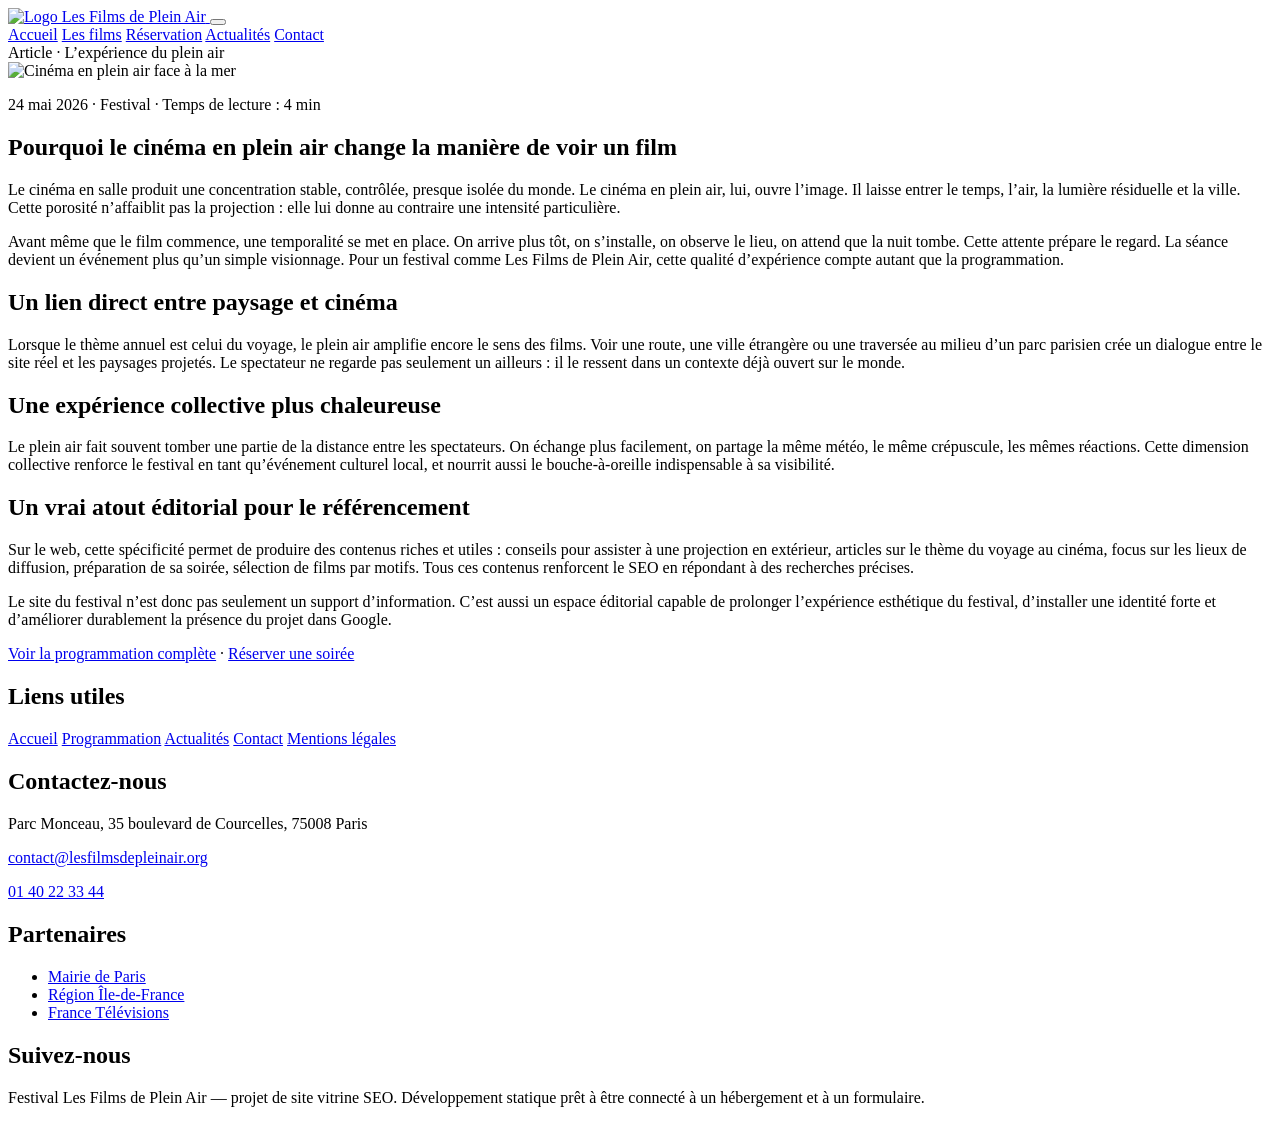
==== article.html @ c106a7e8 "Add files via upload" ====
<!DOCTYPE html>
<html lang="fr">
<head>
  <meta charset="utf-8">
  <meta name="viewport" content="width=device-width, initial-scale=1, shrink-to-fit=no">
  <title>Pourquoi le cinéma en plein air change la séance | Les Films de Plein Air</title>
  <meta name="description" content="Article éditorial sur l’expérience du cinéma en plein air : ambiance, relation au paysage, dimension collective et lien avec le thème du voyage.">
  <meta name="keywords" content="festival cinéma plein air Paris, film d’auteur, festival du voyage, parc Monceau, projection en plein air">
  <meta name="robots" content="index,follow">
  <link rel="canonical" href="https://www.lesfilmsdepleinair.org/article.html">
  <meta property="og:title" content="Pourquoi le cinéma en plein air change la séance | Les Films de Plein Air"/>
  <meta property="og:type" content="website"/>
  <meta property="og:url" content="https://www.lesfilmsdepleinair.org/article.html"/>
  <meta property="og:image" content="https://www.lesfilmsdepleinair.org/images/hero-cinema.jpg"/>
  <meta property="og:description" content="Article éditorial sur l’expérience du cinéma en plein air : ambiance, relation au paysage, dimension collective et lien avec le thème du voyage."/>
  <meta name="twitter:card" content="summary_large_image">
  <link href="https://fonts.googleapis.com/css?family=Montserrat:400,700|Open+Sans:400,600,700" rel="stylesheet">
  <link rel="stylesheet" href="css/bootstrap.css">
  <link rel="stylesheet" href="css/stylescss.css">
  <link rel="stylesheet" href="webfonts/all.css">
</head>
<body>
<nav class="navbar sticky-top navbar-expand-lg navbar-dark maNav">
  <a class="navbar-brand" href="index.html" aria-label="Les Films de Plein Air - Accueil">
    <img src="images/logo.jpg" width="100" alt="Logo Les Films de Plein Air"/>
  </a>
  <button class="navbar-toggler" type="button" data-toggle="collapse" data-target="#navbarNavAltMarkup" aria-controls="navbarNavAltMarkup" aria-expanded="false" aria-label="Ouvrir le menu">
    <span class="navbar-toggler-icon"></span>
  </button>
  <div class="collapse navbar-collapse" id="navbarNavAltMarkup">
    <div class="navbar-nav ml-auto">
      <a class="nav-item nav-link " href="index.html">Accueil</a>
      <a class="nav-item nav-link " href="films.html">Les films</a>
      <a class="nav-item nav-link" href="index.html#booking">Réservation</a>
      <a class="nav-item nav-link active" href="blog.html">Actualités</a>
      <a class="nav-item nav-link " href="contact.html">Contact</a>
    </div>
  </div>
</nav>
<div class="jumbotron text-center"><span>Article · L’expérience du plein air</span></div>
<section class="container article py-5">
  <div class="row">
    <div class="col-lg-10 mx-auto">
      <div class="firstImg mb-4"><img src="images/hero-cinema.jpg" class="img-fluid w-100" alt="Cinéma en plein air face à la mer"></div>
      <p class="infoBlog">24 mai 2026 · Festival · Temps de lecture : 4 min</p>
      <h1 style="border-left:none; padding-left:0;">Pourquoi le cinéma en plein air change la manière de voir un film</h1>
      <p>Le cinéma en salle produit une concentration stable, contrôlée, presque isolée du monde. Le cinéma en plein air, lui, ouvre l’image. Il laisse entrer le temps, l’air, la lumière résiduelle et la ville. Cette porosité n’affaiblit pas la projection : elle lui donne au contraire une intensité particulière.</p>
      <p>Avant même que le film commence, une temporalité se met en place. On arrive plus tôt, on s’installe, on observe le lieu, on attend que la nuit tombe. Cette attente prépare le regard. La séance devient un événement plus qu’un simple visionnage. Pour un festival comme Les Films de Plein Air, cette qualité d’expérience compte autant que la programmation.</p>
      <h2 style="text-transform:none;">Un lien direct entre paysage et cinéma</h2>
      <p>Lorsque le thème annuel est celui du voyage, le plein air amplifie encore le sens des films. Voir une route, une ville étrangère ou une traversée au milieu d’un parc parisien crée un dialogue entre le site réel et les paysages projetés. Le spectateur ne regarde pas seulement un ailleurs : il le ressent dans un contexte déjà ouvert sur le monde.</p>
      <h2 style="text-transform:none;">Une expérience collective plus chaleureuse</h2>
      <p>Le plein air fait souvent tomber une partie de la distance entre les spectateurs. On échange plus facilement, on partage la même météo, le même crépuscule, les mêmes réactions. Cette dimension collective renforce le festival en tant qu’événement culturel local, et nourrit aussi le bouche-à-oreille indispensable à sa visibilité.</p>
      <h2 style="text-transform:none;">Un vrai atout éditorial pour le référencement</h2>
      <p>Sur le web, cette spécificité permet de produire des contenus riches et utiles : conseils pour assister à une projection en extérieur, articles sur le thème du voyage au cinéma, focus sur les lieux de diffusion, préparation de sa soirée, sélection de films par motifs. Tous ces contenus renforcent le SEO en répondant à des recherches précises.</p>
      <p>Le site du festival n’est donc pas seulement un support d’information. C’est aussi un espace éditorial capable de prolonger l’expérience esthétique du festival, d’installer une identité forte et d’améliorer durablement la présence du projet dans Google.</p>
      <p><a href="films.html">Voir la programmation complète</a> · <a href="index.html#booking">Réserver une soirée</a></p>
    </div>
  </div>
</section>

<footer class="container-fluid footer">
  <div class="container py-4">
    <div class="row">
      <div class="col-12 col-md-3">
        <h2>Liens utiles</h2>
        <div class="footerLinks">
          <a href="index.html">Accueil</a>
          <a href="films.html">Programmation</a>
          <a href="blog.html">Actualités</a>
          <a href="contact.html">Contact</a>
          <a href="mentions-legales.html">Mentions légales</a>
        </div>
      </div>
      <div class="col-12 col-md-3 address">
        <h2>Contactez-nous</h2>
        <div class="contactIcons mb-3">
          <p><span class="pr-3"><i class="fas fa-home"></i></span>Parc Monceau, 35 boulevard de Courcelles, 75008 Paris</p>
          <p><span class="pr-3"><i class="fas fa-envelope"></i></span><a href="mailto:contact@lesfilmsdepleinair.org">contact@lesfilmsdepleinair.org</a></p>
          <p><span class="pr-3"><i class="fas fa-phone"></i></span><a href="tel:+33140223344">01 40 22 33 44</a></p>
        </div>
      </div>
      <div class="col-12 col-md-3 partenaire">
        <h2>Partenaires</h2>
        <div class="contactIcons mb-3">
          <ul>
            <li><a href="https://www.paris.fr/" target="_blank" rel="noopener">Mairie de Paris</a></li>
            <li><a href="https://www.iledefrance.fr/" target="_blank" rel="noopener">Région Île-de-France</a></li>
            <li><a href="https://www.francetelevisions.fr/" target="_blank" rel="noopener">France Télévisions</a></li>
          </ul>
        </div>
      </div>
      <div class="col-12 col-md-3 social">
        <h2>Suivez-nous</h2>
        <div class="socialicons">
          <a href="https://www.facebook.com/" aria-label="Facebook" target="_blank" rel="noopener"><i class="fab fa-facebook-f"></i></a>
          <a href="https://www.youtube.com/" aria-label="YouTube" target="_blank" rel="noopener"><i class="fab fa-youtube"></i></a>
          <a href="https://www.instagram.com/" aria-label="Instagram" target="_blank" rel="noopener"><i class="fab fa-instagram"></i></a>
        </div>
      </div>
    </div>
  </div>
  <div class="socketBkg">
    <div class="socket text-center">
      <p>Festival Les Films de Plein Air — projet de site vitrine SEO. Développement statique prêt à être connecté à un hébergement et à un formulaire.</p>
    </div>
  </div>
</footer>
<button onclick="topFunction()" id="myBtn" title="Retour en haut"><i class="fas fa-chevron-up"></i></button>
<script src="https://ajax.googleapis.com/ajax/libs/jquery/3.3.1/jquery.min.js"></script>
<script src="https://cdnjs.cloudflare.com/ajax/libs/popper.js/1.12.9/umd/popper.min.js" integrity="sha384-ApNbgh9B+Y1QKtv3Rn7W3mgPxhU9K/ScQsAP7hUibX39j7fakFPskvXusvfa0b4Q" crossorigin="anonymous"></script>
<script src="https://maxcdn.bootstrapcdn.com/bootstrap/4.0.0/js/bootstrap.min.js" integrity="sha384-JZR6Spejh4U02d8jOt6vLEHfe/JQGiRRSQQxSfFWpi1MquVdAyjUar5+76PVCmYl" crossorigin="anonymous"></script>
<script>
window.onscroll = function () {
  const btn = document.getElementById('myBtn');
  if (!btn) return;
  if (document.body.scrollTop > 200 || document.documentElement.scrollTop > 200) {
    btn.style.display = 'block';
  } else {
    btn.style.display = 'none';
  }
};

function topFunction() {
  window.scrollTo({ top: 0, behavior: 'smooth' });
}

document.addEventListener('DOMContentLoaded', function () {
  const forms = document.querySelectorAll('.needs-validation');
  Array.from(forms).forEach(function (form) {
    form.addEventListener('submit', function (event) {
      if (!form.checkValidity()) {
        event.preventDefault();
        event.stopPropagation();
      } else if (form.dataset.demo === 'true') {
        event.preventDefault();
        alert('Merci ! Ce formulaire de démonstration est prêt à être connecté à Formspree, Netlify Forms ou à une solution serveur.');
      }
      form.classList.add('was-validated');
    }, false);
  });
});

</script>
</body></html>
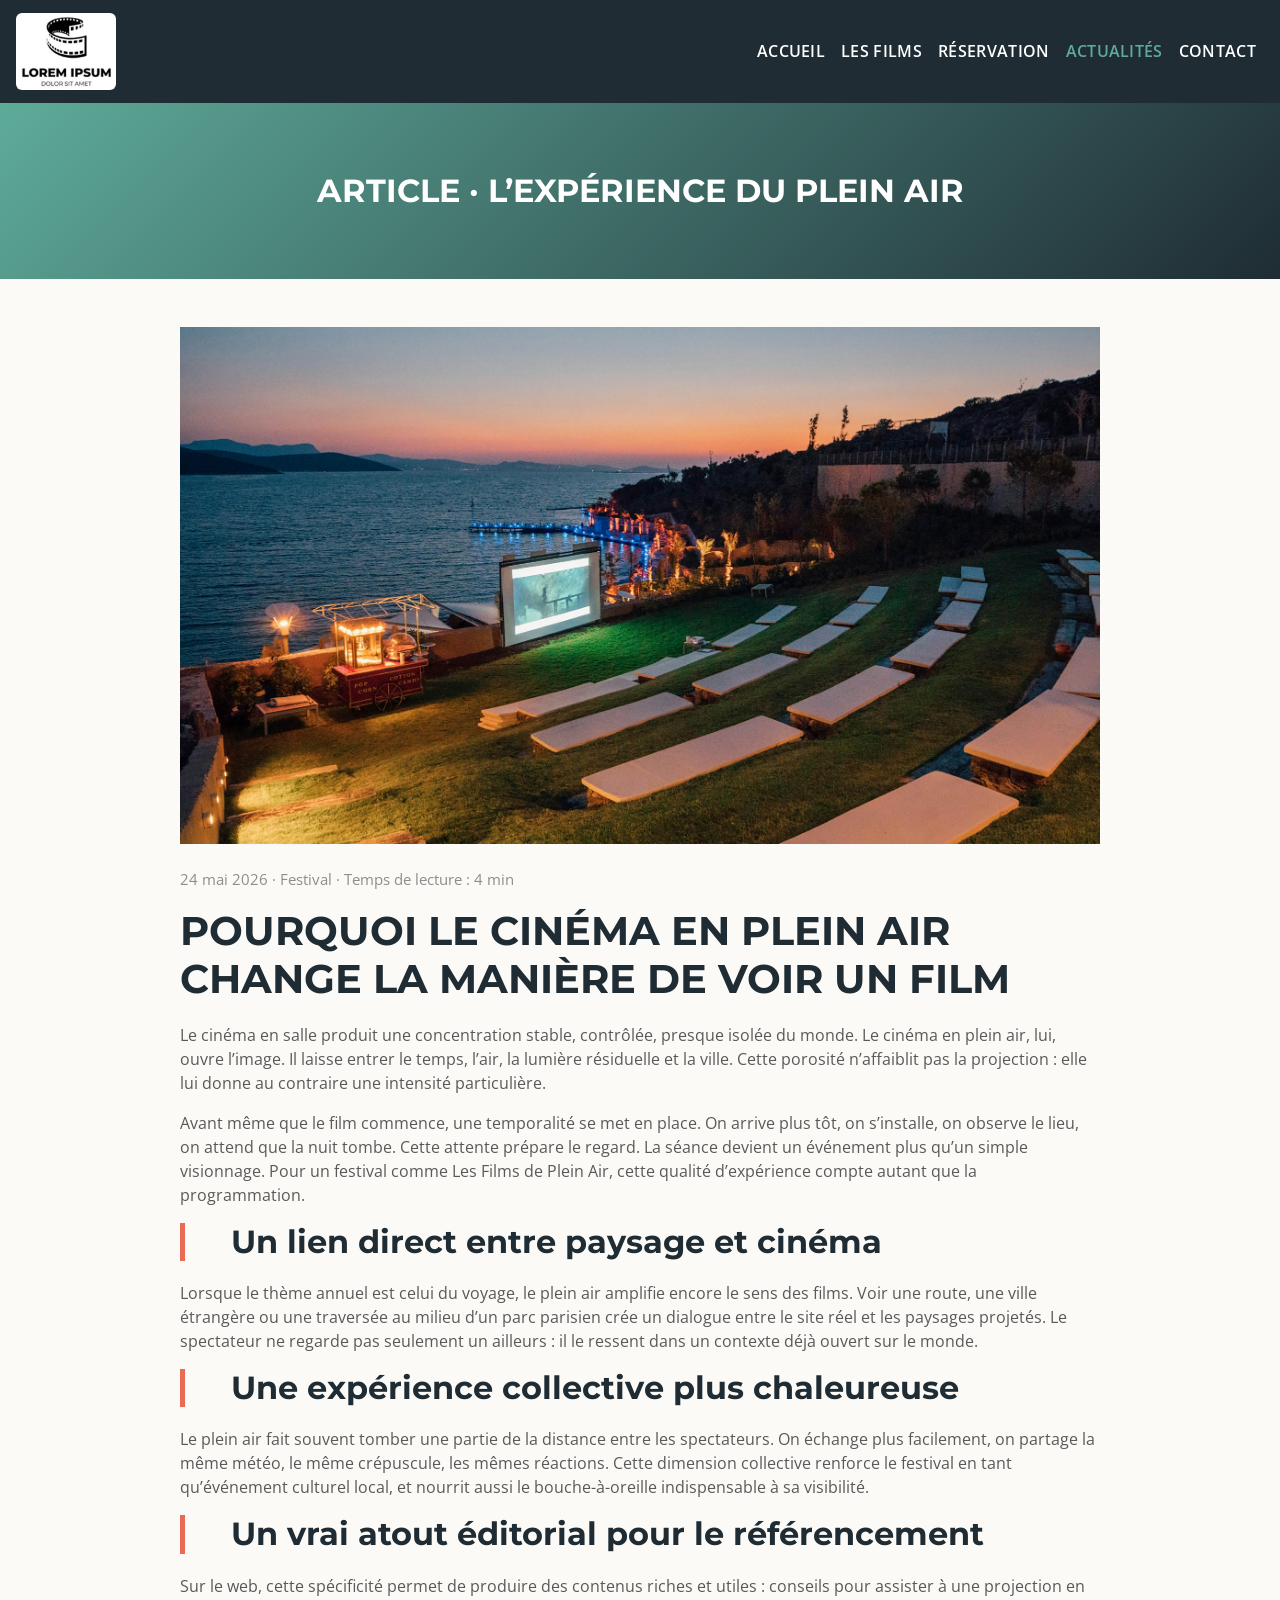
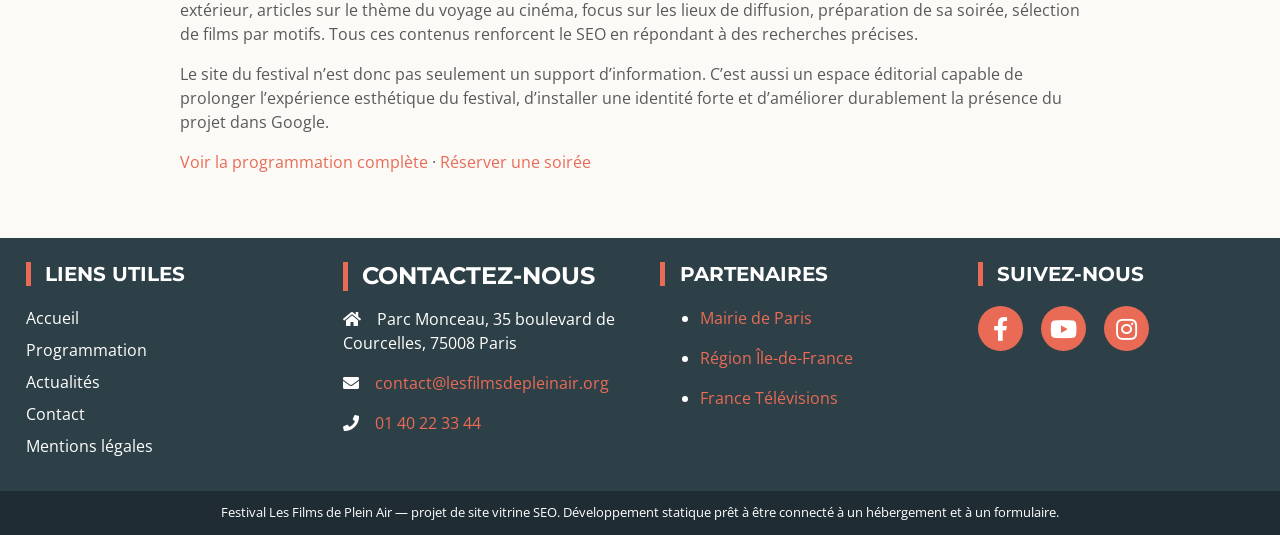
==== commit b1ef5a35: "Integrate Google Analytics tracking in article.html Added Google Analytics tracking code to the arti" ====
--- a/article.html
+++ b/article.html
@@ -1,6 +1,17 @@
 <!DOCTYPE html>
 <html lang="fr">
 <head>
+    
+  <!-- Google tag (gtag.js) --> 
+  <script async src="https://www.googletagmanager.com/gtag/js?id=G-743M3LWB1Z">
+  </script> 
+  <script>
+    window.dataLayer = window.dataLayer || [];
+    function gtag(){dataLayer.push(arguments);}
+    gtag('js', new Date()); 
+    gtag('config', 'G-743M3LWB1Z'); 
+  </script>
+  
   <meta charset="utf-8">
   <meta name="viewport" content="width=device-width, initial-scale=1, shrink-to-fit=no">
   <title>Pourquoi le cinéma en plein air change la séance | Les Films de Plein Air</title>
@@ -141,4 +152,4 @@
 });
 
 </script>
-</body></html>+</body></html>
--- a/css/stylescss.css
+++ b/css/stylescss.css
@@ -0,0 +1,302 @@
+body, html {
+  padding: 0;
+  margin: 0;
+  scroll-behavior: smooth;
+}
+
+body {
+  font-family: "Open Sans", sans-serif;
+  color: #595959;
+  position: relative;
+  background: #fbfaf7;
+}
+
+body h1, body h2 {
+  text-transform: uppercase;
+  color: #1f2c34;
+  font-family: "Montserrat", sans-serif;
+  font-weight: 700;
+  border-left: 5px solid #e96b55;
+  padding-left: 5%;
+  margin-bottom: 1.25rem;
+}
+
+body h3, body h4, .card-title {
+  font-family: "Montserrat", sans-serif;
+  color: #1f2c34;
+}
+
+body a { color: #e96b55; }
+body a:hover { color: #5eab99; text-decoration: none; }
+
+body .btn-custom {
+  background: transparent;
+  border: 2px solid #e96b55;
+  border-radius: 25px;
+  color: #e96b55;
+  font-weight: 600;
+  text-transform: uppercase;
+  padding: 0.65rem 1.2rem;
+}
+body .btn-custom:hover {
+  border-color: #5eab99;
+  color: #5eab99;
+}
+
+body .container-fluid { padding: 0; }
+body .container-fluid aside { padding: 0; }
+body .container-fluid article { padding: 3% 2%; }
+
+.maNav { background: #1f2c34; }
+.maNav .navbar-brand img { border-radius: 6px; }
+.maNav .navbar-nav a.nav-link {
+  text-transform: uppercase;
+  color: #fff;
+  font-weight: 600;
+  letter-spacing: 0.02em;
+}
+.maNav .navbar-nav a.nav-link:hover,
+.maNav .navbar-nav a.nav-link.active { color: #5eab99; }
+
+.alert-secondary {
+  margin: 0;
+  border-radius: 0;
+  border: 0;
+  background: #f4efe6;
+}
+
+.welcome aside,
+.about aside,
+.news aside,
+.booking aside,
+.film01 aside,
+.film02 aside,
+.film03 aside,
+.film04 aside,
+.film05 aside,
+.film06 aside,
+.film07 aside,
+.film08 aside,
+.film09 aside,
+.film10 aside,
+.film11 aside,
+.film12 aside {
+  min-height: 280px;
+  background-position: center;
+  background-repeat: no-repeat;
+  background-size: cover;
+}
+
+.welcome aside { background-image: url("../images/01-Image.jpg"); min-height: 460px; }
+.welcome article {
+  background: linear-gradient(145deg, #e96b55 0%, #d95d4a 100%);
+  color: white;
+  text-align: center;
+  text-transform: uppercase;
+  display: flex;
+  flex-direction: column;
+  justify-content: center;
+  min-height: 460px;
+  padding: 4rem 2rem;
+}
+.welcome article .date { padding: 1.5rem 0 2rem; }
+.welcome article .date span {
+  display: block;
+  font-family: "Montserrat", sans-serif;
+  font-weight: 700;
+}
+.welcome article .textshadow {
+  font-size: 4rem;
+  text-shadow: 5px 0 0 #5eab99;
+  line-height: 1;
+}
+.welcome article .btn-custom {
+  color: #f0f193;
+  border-color: #f0f193;
+  margin-top: 1rem;
+}
+.welcome article .btn-custom:hover {
+  color: white;
+  border-color: white;
+}
+.welcome .lead-intro {
+  max-width: 520px;
+  margin: 0 auto;
+  text-transform: none;
+}
+
+.about aside { background-image: url("../images/02-Image.jpg"); }
+.news aside { background-image: url("../images/03-Image.jpg"); }
+.movie {
+  background: #f8d480 url("../images/04-Image.jpg") no-repeat center;
+  background-size: cover;
+}
+.movie .overlay {
+  background: rgba(31, 44, 52, 0.74);
+  color: white;
+  padding: 4rem 0;
+}
+.movie h2 { color: white; border-left-color: #f0f193; }
+.movie p, .movie li { color: rgba(255,255,255,0.92); }
+.booking aside { background-image: url("../images/05-Image.jpg"); }
+
+.theme-badges span {
+  display: inline-block;
+  background: #f4efe6;
+  color: #1f2c34;
+  padding: 0.5rem 0.8rem;
+  margin: 0 0.5rem 0.5rem 0;
+  border-radius: 999px;
+  font-size: 0.9rem;
+}
+
+.feature-card, .post-card, .contact-card {
+  background: white;
+  border-radius: 18px;
+  box-shadow: 0 12px 28px rgba(31, 44, 52, 0.08);
+  overflow: hidden;
+  height: 100%;
+}
+.feature-card .card-body,
+.post-card .card-body,
+.contact-card .card-body { padding: 1.4rem; }
+.post-card img { width: 100%; height: 220px; object-fit: cover; }
+.post-card .meta, .infoBlog { color: #8d8d8d; font-size: 0.92rem; }
+
+.jumbotron {
+  background: linear-gradient(135deg, #5eab99 0%, #1f2c34 100%);
+  margin-bottom: 0;
+  border-radius: 0;
+}
+.jumbotron span {
+  color: white;
+  text-transform: uppercase;
+  font-family: 'Montserrat', sans-serif;
+  font-size: 2rem;
+  font-weight: 700;
+}
+
+.container-fluid.filmlist { padding: 3rem 0; }
+.container-fluid.filmlist .row {
+  align-items: center;
+  margin-bottom: 2.5rem;
+  background: white;
+  border-radius: 18px;
+  overflow: hidden;
+  box-shadow: 0 12px 28px rgba(31, 44, 52, 0.08);
+}
+.container-fluid.filmlist h2 {
+  font-size: 1.8rem;
+  margin-top: 1rem;
+}
+.container-fluid.filmlist h3 {
+  font-size: 1rem;
+  font-family: 'Montserrat', sans-serif;
+  margin-bottom: 0.5rem;
+}
+.container-fluid.filmlist .note {
+  color: #e96b55;
+  margin: 0.8rem 0 1rem;
+}
+.container-fluid.filmlist span {
+  color: #7f8b8f;
+  font-weight: 600;
+  padding-right: 0.25rem;
+}
+.container-fluid.filmlist p { margin-bottom: 0.9rem; }
+.film01 aside { background-image: url("../images/01-films.jpg"); }
+.film02 aside { background-image: url("../images/02-films.jpg"); }
+.film03 aside { background-image: url("../images/03-films.jpg"); }
+.film04 aside { background-image: url("../images/04-films.jpg"); }
+.film05 aside { background-image: url("../images/05-films.jpg"); }
+.film06 aside { background-image: url("../images/06-films.jpg"); }
+.film07 aside { background-image: url("../images/07-films.jpg"); }
+.film08 aside { background-image: url("../images/08-films.jpg"); }
+.film09 aside { background-image: url("../images/09-films.jpg"); }
+.film10 aside { background-image: url("../images/10-films.jpg"); }
+.film11 aside { background-image: url("../images/11-films.jpg"); }
+.film12 aside { background-image: url("../images/12-films.jpg"); }
+
+.schedule-box {
+  background: #f7f5f1;
+  border-left: 4px solid #e96b55;
+  border-radius: 12px;
+  padding: 1rem;
+  margin-bottom: 1.25rem;
+}
+
+.contactPage .cardForm { margin-bottom: 2rem; }
+.form-group { position: relative; }
+.address h2 { font-size: 1.5rem; margin-bottom: 1rem; }
+.address .contactIcons { display: inline-block; }
+.address .banContact {
+  width: 100%;
+  height: 220px;
+  position: relative;
+  overflow: hidden;
+  border-radius: 18px;
+}
+.address .banContact img {
+  width: 100%;
+  height: 100%;
+  object-fit: cover;
+}
+
+footer .container { max-width: 1450px; padding-left: 2%; }
+footer {
+  background: #2e4047;
+  color: white;
+  margin-top: 0;
+}
+footer h2 { font-size: 1.25rem; color: white; }
+footer .footerLinks a {
+  display: block;
+  color: white;
+  margin-top: 0.5rem;
+}
+footer .footerLinks a:hover { color: #5eab99; }
+footer .social .socialicons a {
+  color: white;
+  font-size: 1.5rem;
+  line-height: 45px;
+  margin-right: 5%;
+  text-align: center;
+  display: inline-block;
+  width: 45px;
+  height: 45px;
+  background-color: #e96b55;
+  border-radius: 45px;
+}
+footer .social .socialicons a:hover { background-color: #5eab99; }
+footer .socketBkg {
+  background: #1f2c34;
+  width: 100%;
+  font-size: 0.8rem;
+}
+footer .socketBkg p { padding: 1% 0; margin-bottom: 0; }
+footer .partenaire ul li { margin-top: 1rem; }
+
+.legal-page h3 { color: #1f2c34; font-size: 1.15rem; margin-top: 1.8rem; }
+.credits-list li { margin-bottom: 0.5rem; }
+
+#myBtn {
+  display: none;
+  position: fixed;
+  bottom: 20px;
+  right: 30px;
+  z-index: 99;
+  border: 2px solid #e96b55;
+  outline: none;
+  background-color: transparent;
+  color: #e96b55;
+  cursor: pointer;
+  padding: 15px;
+  border-radius: 10px;
+  font-size: 18px;
+}
+#myBtn:hover { background-color: #f0f193; }
+
+@media (max-width: 991.98px) {
+  .welcome article, .welcome aside { min-height: 320px; }
+  .welcome article .textshadow { font-size: 2.7rem; }
+}
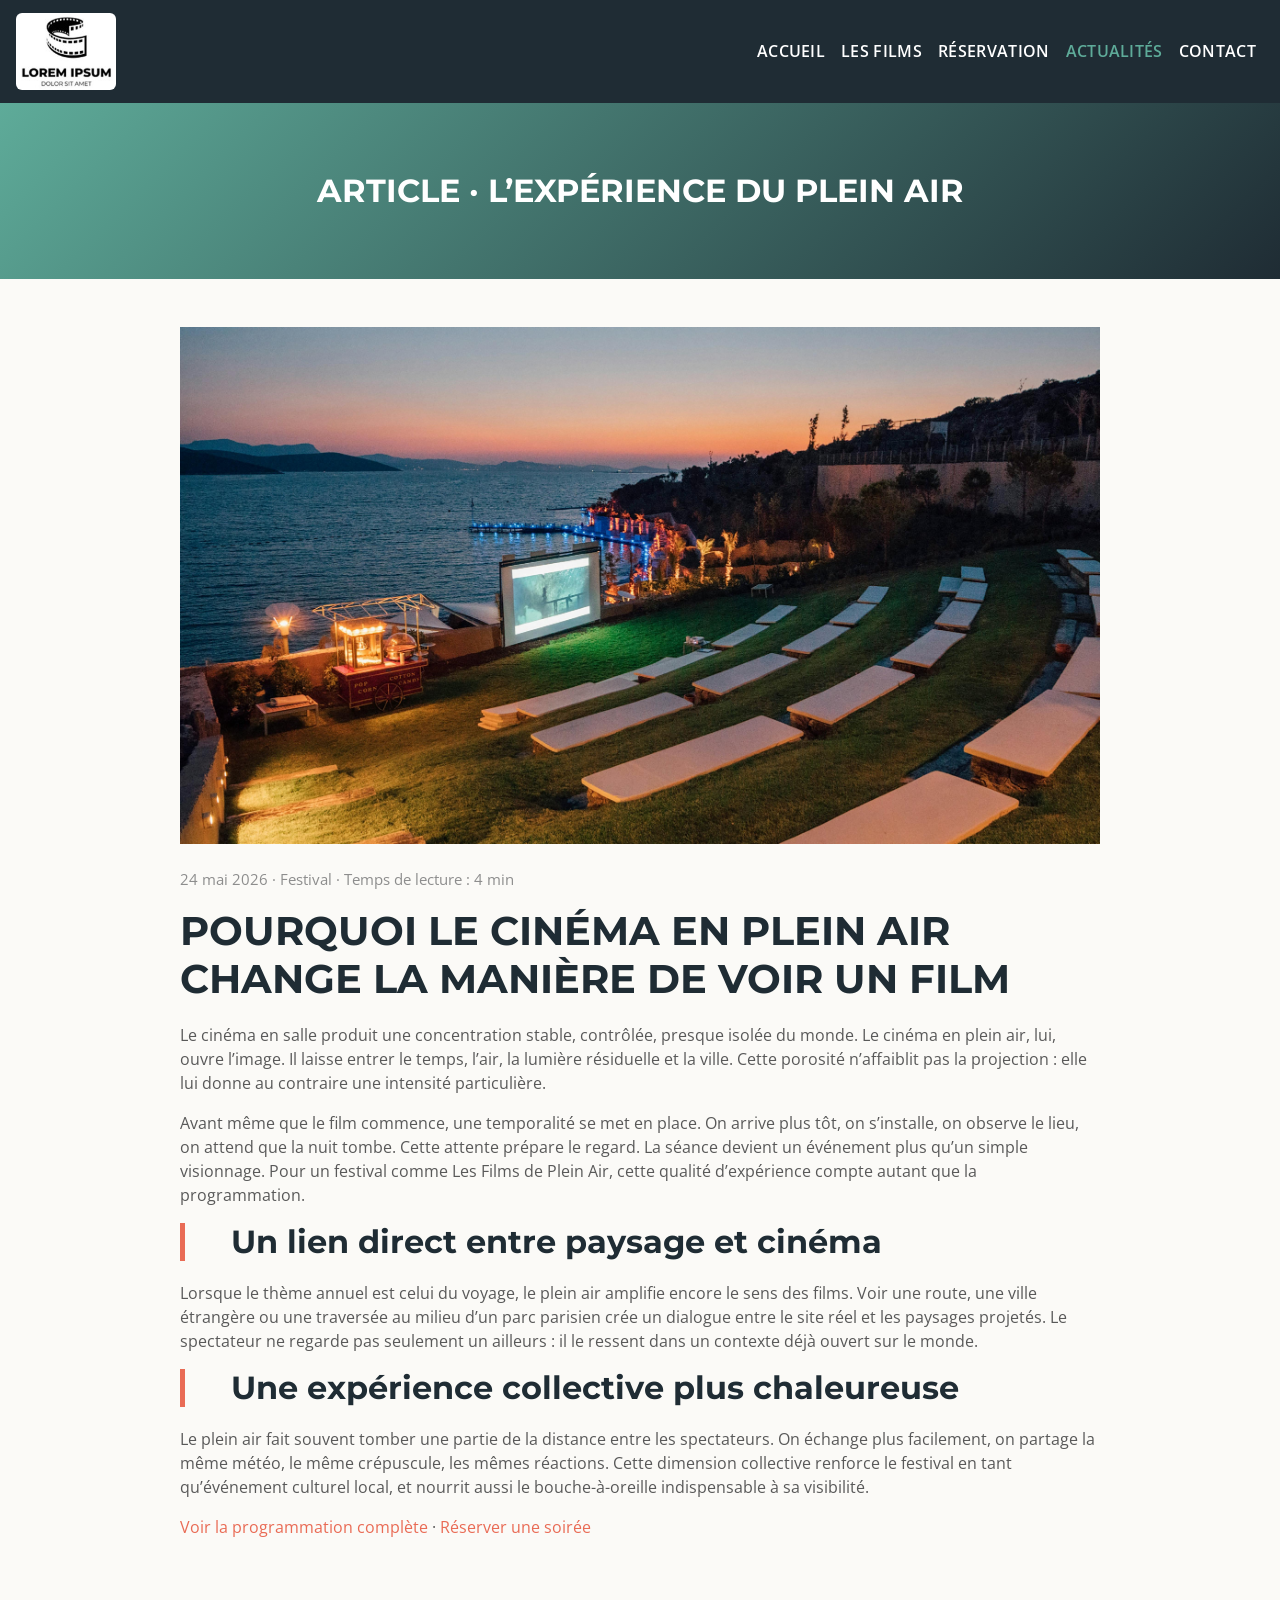
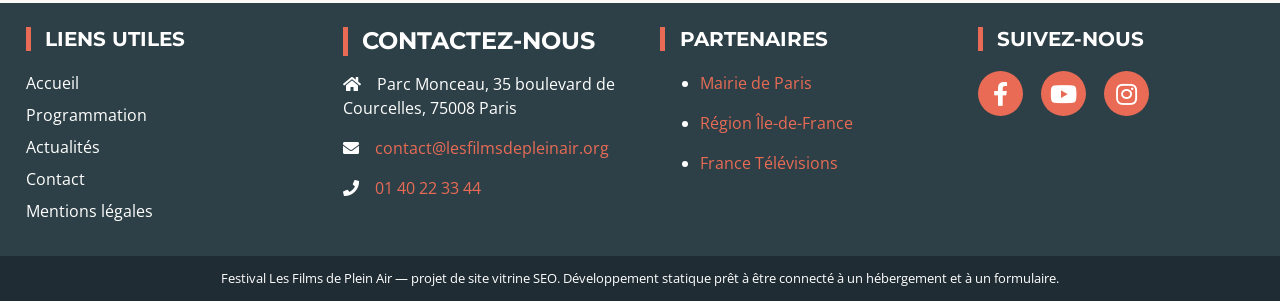
==== commit aa19704e: "Update article.html" ====
--- a/article.html
+++ b/article.html
@@ -1,5 +1,6 @@
 <!DOCTYPE html>
 <html lang="fr">
+    
 <head>
     
   <!-- Google tag (gtag.js) --> 
@@ -15,7 +16,7 @@
   <meta charset="utf-8">
   <meta name="viewport" content="width=device-width, initial-scale=1, shrink-to-fit=no">
   <title>Pourquoi le cinéma en plein air change la séance | Les Films de Plein Air</title>
-  <meta name="description" content="Article éditorial sur l’expérience du cinéma en plein air : ambiance, relation au paysage, dimension collective et lien avec le thème du voyage.">
+  <meta name="description" content="Article sur l’expérience du cinéma en plein air : ambiance, relation au paysage, dimension collective et lien avec le thème du voyage.">
   <meta name="keywords" content="festival cinéma plein air Paris, film d’auteur, festival du voyage, parc Monceau, projection en plein air">
   <meta name="robots" content="index,follow">
   <link rel="canonical" href="https://www.lesfilmsdepleinair.org/article.html">
@@ -23,13 +24,14 @@
   <meta property="og:type" content="website"/>
   <meta property="og:url" content="https://www.lesfilmsdepleinair.org/article.html"/>
   <meta property="og:image" content="https://www.lesfilmsdepleinair.org/images/hero-cinema.jpg"/>
-  <meta property="og:description" content="Article éditorial sur l’expérience du cinéma en plein air : ambiance, relation au paysage, dimension collective et lien avec le thème du voyage."/>
+  <meta property="og:description" content="Article sur l’expérience du cinéma en plein air : ambiance, relation au paysage, dimension collective et lien avec le voyage."/>
   <meta name="twitter:card" content="summary_large_image">
   <link href="https://fonts.googleapis.com/css?family=Montserrat:400,700|Open+Sans:400,600,700" rel="stylesheet">
   <link rel="stylesheet" href="css/bootstrap.css">
   <link rel="stylesheet" href="css/stylescss.css">
   <link rel="stylesheet" href="webfonts/all.css">
 </head>
+    
 <body>
 <nav class="navbar sticky-top navbar-expand-lg navbar-dark maNav">
   <a class="navbar-brand" href="index.html" aria-label="Les Films de Plein Air - Accueil">
@@ -61,9 +63,6 @@
       <p>Lorsque le thème annuel est celui du voyage, le plein air amplifie encore le sens des films. Voir une route, une ville étrangère ou une traversée au milieu d’un parc parisien crée un dialogue entre le site réel et les paysages projetés. Le spectateur ne regarde pas seulement un ailleurs : il le ressent dans un contexte déjà ouvert sur le monde.</p>
       <h2 style="text-transform:none;">Une expérience collective plus chaleureuse</h2>
       <p>Le plein air fait souvent tomber une partie de la distance entre les spectateurs. On échange plus facilement, on partage la même météo, le même crépuscule, les mêmes réactions. Cette dimension collective renforce le festival en tant qu’événement culturel local, et nourrit aussi le bouche-à-oreille indispensable à sa visibilité.</p>
-      <h2 style="text-transform:none;">Un vrai atout éditorial pour le référencement</h2>
-      <p>Sur le web, cette spécificité permet de produire des contenus riches et utiles : conseils pour assister à une projection en extérieur, articles sur le thème du voyage au cinéma, focus sur les lieux de diffusion, préparation de sa soirée, sélection de films par motifs. Tous ces contenus renforcent le SEO en répondant à des recherches précises.</p>
-      <p>Le site du festival n’est donc pas seulement un support d’information. C’est aussi un espace éditorial capable de prolonger l’expérience esthétique du festival, d’installer une identité forte et d’améliorer durablement la présence du projet dans Google.</p>
       <p><a href="films.html">Voir la programmation complète</a> · <a href="index.html#booking">Réserver une soirée</a></p>
     </div>
   </div>
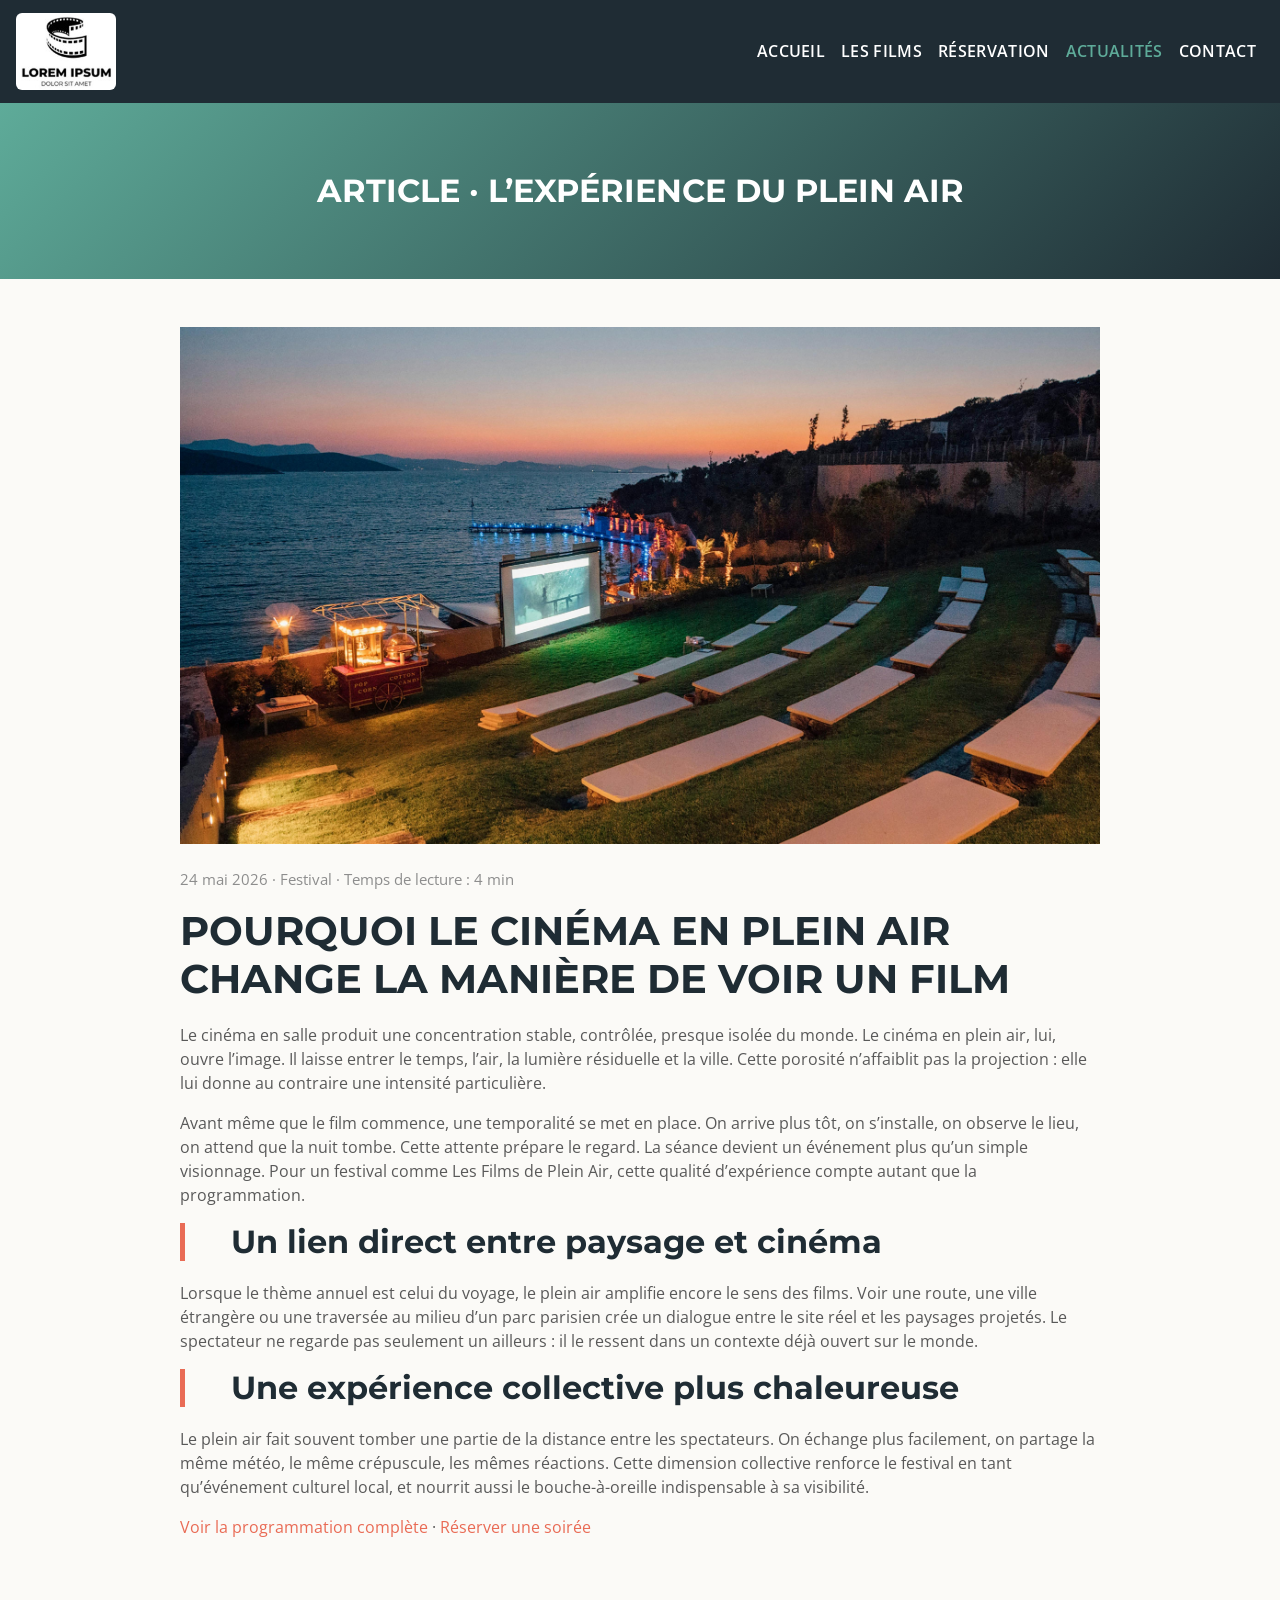
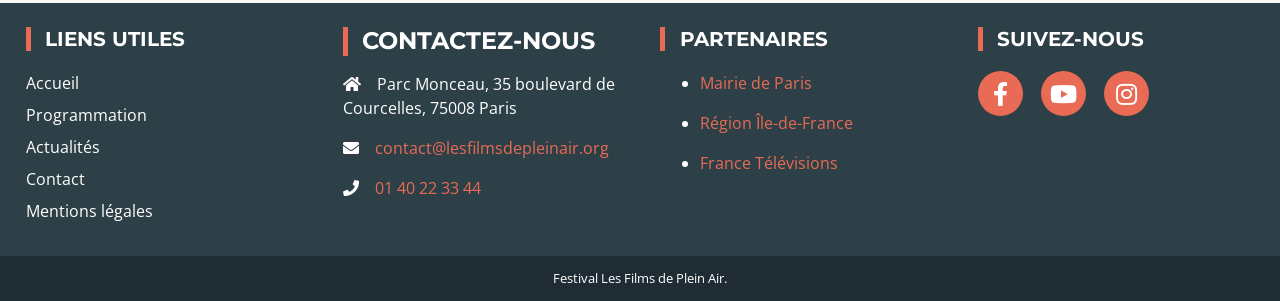
==== commit 1e724e32: "Update footer text and alert message in article.html" ====
--- a/article.html
+++ b/article.html
@@ -111,7 +111,7 @@
   </div>
   <div class="socketBkg">
     <div class="socket text-center">
-      <p>Festival Les Films de Plein Air — projet de site vitrine SEO. Développement statique prêt à être connecté à un hébergement et à un formulaire.</p>
+      <p>Festival Les Films de Plein Air.</p>
     </div>
   </div>
 </footer>
@@ -143,7 +143,7 @@
         event.stopPropagation();
       } else if (form.dataset.demo === 'true') {
         event.preventDefault();
-        alert('Merci ! Ce formulaire de démonstration est prêt à être connecté à Formspree, Netlify Forms ou à une solution serveur.');
+        alert('Merci ! Ce formulaire sera envoyé à l'organisateur.');
       }
       form.classList.add('was-validated');
     }, false);
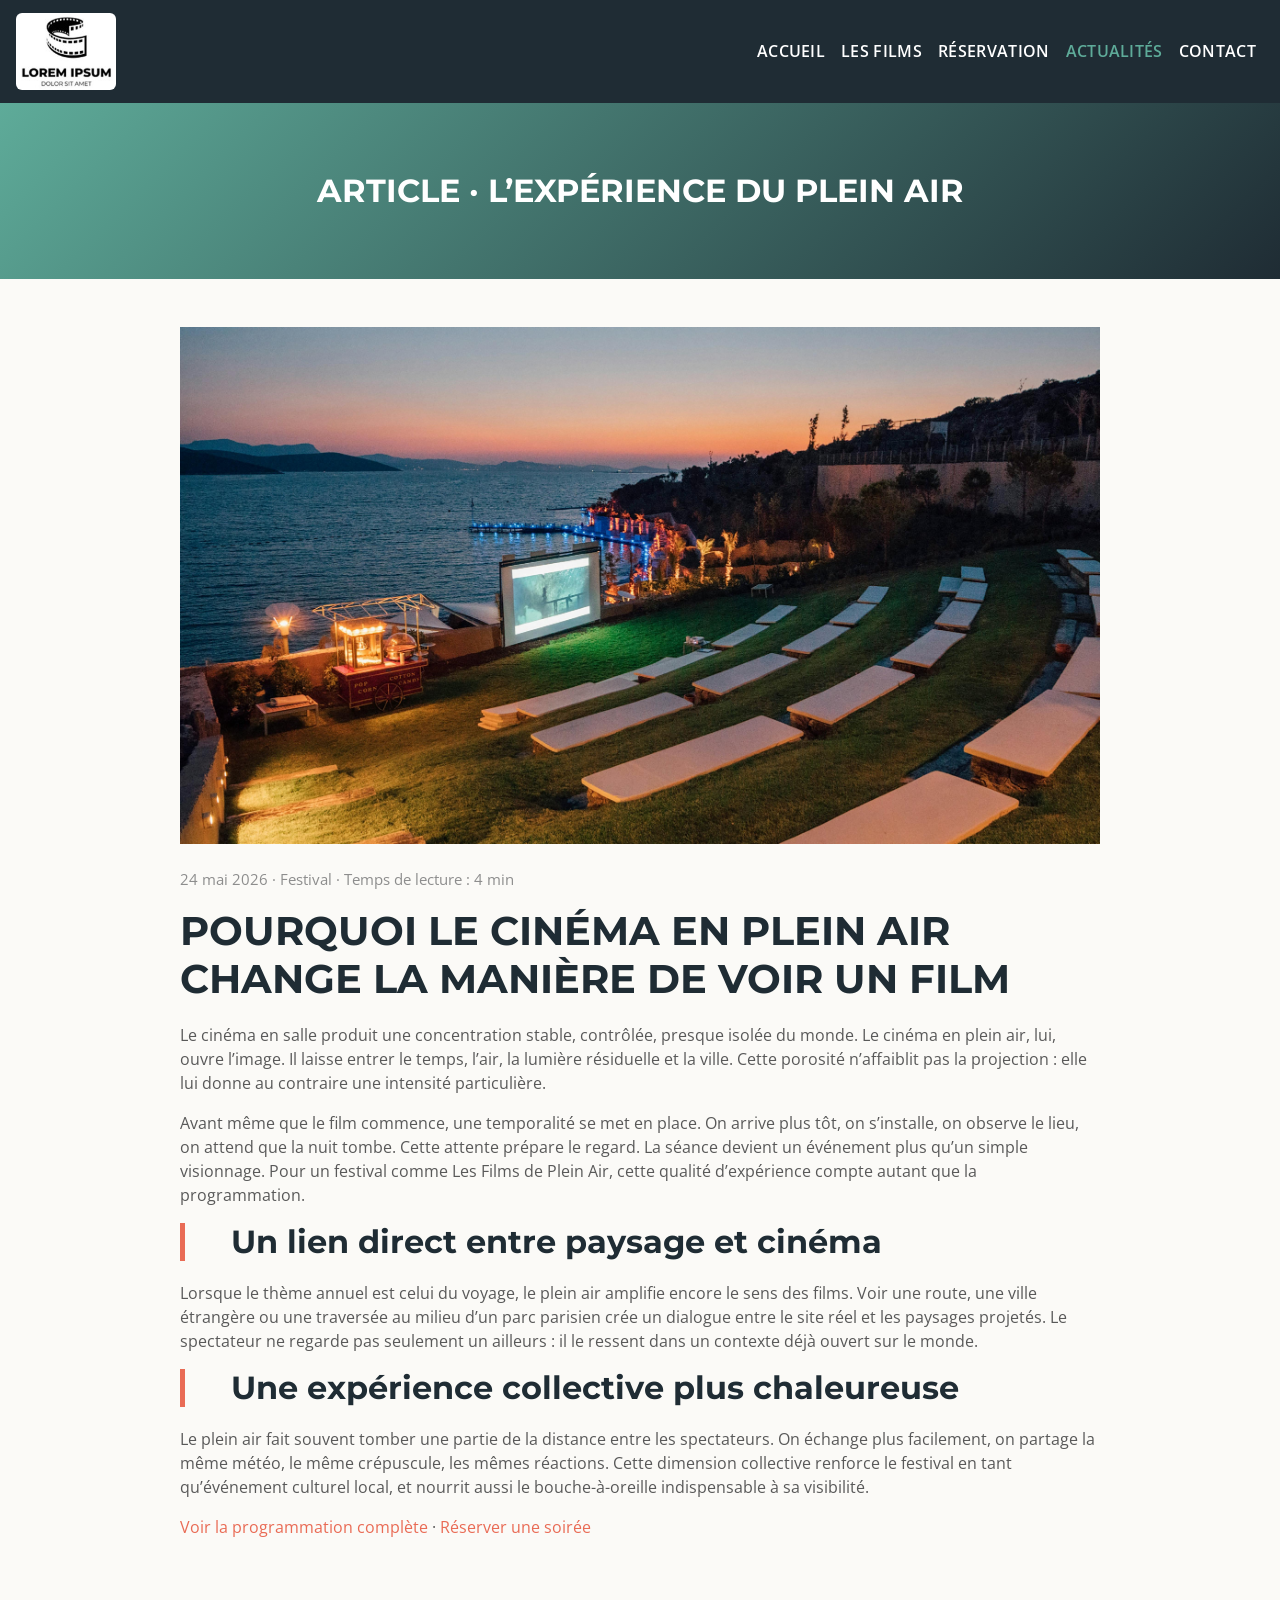
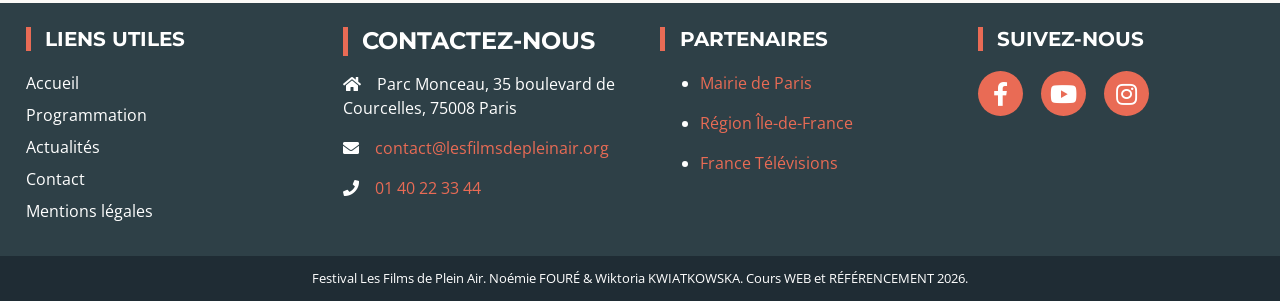
==== commit 0c1aa289: "Update footer text and alert message in article.html" ====
--- a/article.html
+++ b/article.html
@@ -111,7 +111,7 @@
   </div>
   <div class="socketBkg">
     <div class="socket text-center">
-      <p>Festival Les Films de Plein Air.</p>
+      <p>Festival Les Films de Plein Air. Noémie FOURÉ & Wiktoria KWIATKOWSKA. Cours WEB et RÉFÉRENCEMENT 2026.</p>
     </div>
   </div>
 </footer>
@@ -143,7 +143,7 @@
         event.stopPropagation();
       } else if (form.dataset.demo === 'true') {
         event.preventDefault();
-        alert('Merci ! Ce formulaire sera envoyé à l'organisateur.');
+        alert('Merci !');
       }
       form.classList.add('was-validated');
     }, false);
